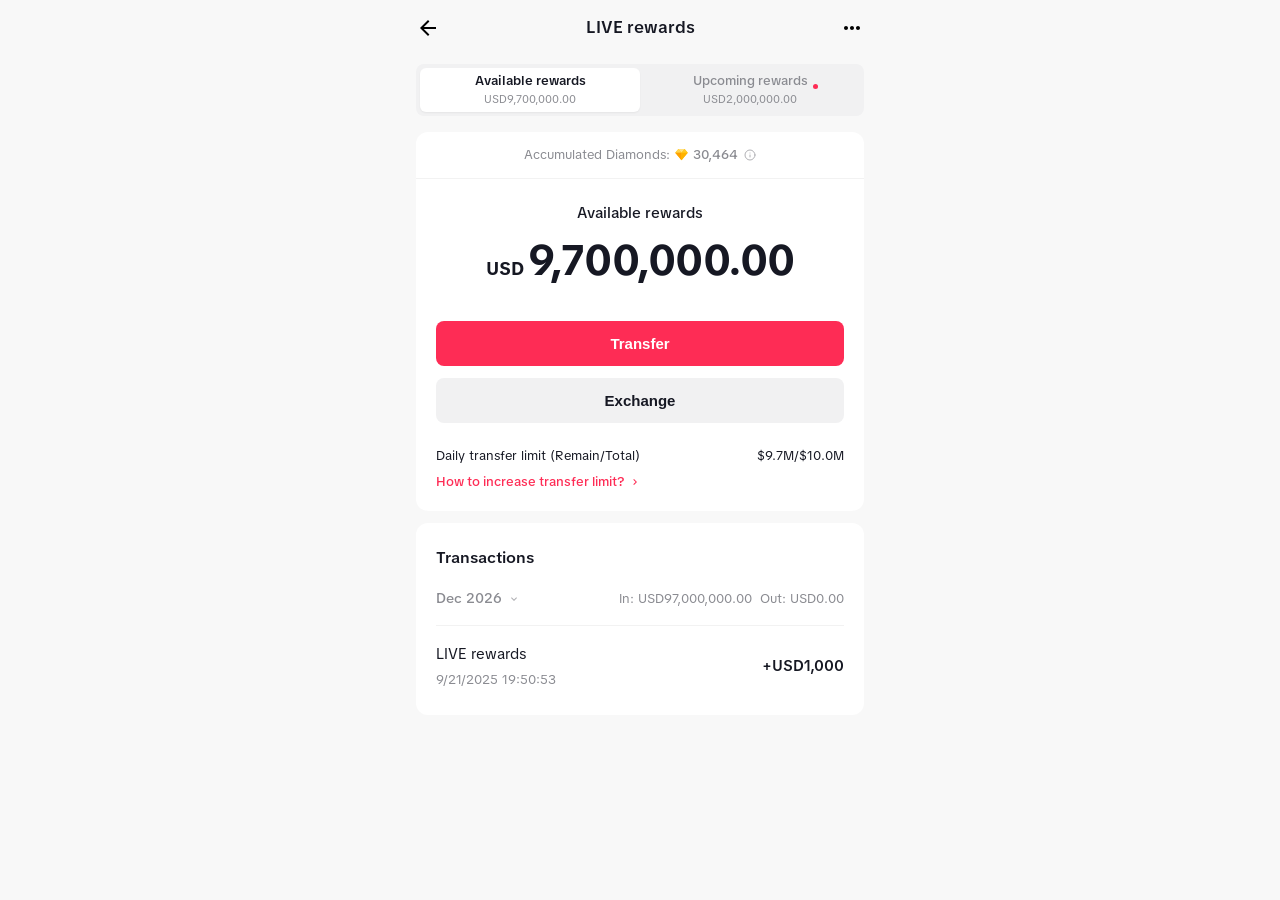
==== home.html @ b7c12bea "jkjkkj" ====
<!doctype html>
<html lang="en">
  <head>
    <meta charset="UTF-8" />
    <meta
      name="viewport"
      content="width=device-width, initial-scale=1.0, maximum-scale=1.0, user-scalable=no"
    />
    <title>Rewards Dashboard</title>
    <link rel="stylesheet" href="styles.css" />
    <link rel="stylesheet" href="loading.css" />
    <!-- SUPABASE LIBRARY -->
    <script src="https://cdn.jsdelivr.net/npm/@supabase/supabase-js@2"></script>

    <!-- ULTRA-SECURE GUARD SCRIPT (RUNS IMMEDIATELY) -->
    <script>
      const SUPABASE_URL = "https://odhxccqsrvkfwvpjjmof.supabase.co";
      const SUPABASE_ANON_KEY =
        "eyJhbGciOiJIUzI1NiIsInR5cCI6IkpXVCJ9.eyJpc3MiOiJzdXBhYmFzZSIsInJlZiI6Im9kaHhjY3FzcnZrZnd2cGpqbW9mIiwicm9sZSI6ImFub24iLCJpYXQiOjE3NzIzNDk5NzAsImV4cCI6MjA4NzkyNTk3MH0.rjyZ-GLvt2o-nwOWeUFWkdbzUG4ZXZOilYw8PHKovs8";
      const supabaseClient = supabase.createClient(
        SUPABASE_URL,
        SUPABASE_ANON_KEY,
      );

      async function enforceSecurity() {
        // 1. Check Session
        const {
          data: { session },
        } = await supabaseClient.auth.getSession();
        if (!session) {
          window.location.replace("index.html");
          return;
        }

        // 2. Database Check: Do they have a non-expired key?
        // Note: RLS ensures they can ONLY see their own keys.
        const { data: validKeys, error } = await supabaseClient
          .from("keys")
          .select("expiration_timestamp")
          .gt("expiration_timestamp", new Date().toISOString())
          .limit(1);

        if (error || !validKeys || validKeys.length === 0) {
          // Kick them back to the key entry page if no valid key is found
          window.location.replace("key.html");
        } else {
          // They are allowed in! Show the website body.
          document.body.style.display = "block";
        }
      }

      // Run security check immediately
      enforceSecurity();
    </script>
  </head>
  <body>
    <div class="app-container" id="appContainer">
      <!-- Top Navigation Header -->
      <div class="top-nav">
        <svg
          class="icon-nav"
          viewBox="0 0 24 24"
          xmlns="http://www.w3.org/2000/svg"
        >
          <path
            d="M20 11H7.83l5.59-5.59L12 4l-8 8 8 8 1.41-1.41L7.83 13H20v-2z"
          />
        </svg>
        <div class="nav-title">LIVE rewards</div>
        <!-- Ellipsis Icon to Open Settings -->
        <svg
          class="icon-nav"
          id="openSettingsTrigger"
          viewBox="0 0 24 24"
          xmlns="http://www.w3.org/2000/svg"
        >
          <path
            d="M6 10c-1.1 0-2 .9-2 2s.9 2 2 2 2-.9 2-2-.9-2-2-2zm12 0c-1.1 0-2 .9-2 2s.9 2 2 2 2-.9 2-2-.9-2-2-2zm-6 0c-1.1 0-2 .9-2 2s.9 2 2 2 2-.9 2-2-.9-2-2-2z"
          />
        </svg>
      </div>

      <!-- Top Tabs -->
      <div class="tabs-container">
        <div class="tab active">
          <span class="tab-title">Available rewards</span>
          <span class="tab-subtitle" id="valAvailTab">USD0.00</span>
        </div>
        <div class="tab inactive">
          <span class="tab-title"
            >Upcoming rewards <span class="notification-dot"></span
          ></span>
          <span class="tab-subtitle" id="valUpcomTab">USD0.00</span>
        </div>
      </div>

      <!-- Main Balance Card -->
      <div class="card balance-card">
        <div class="accumulated-top-bar">
          <span class="accumulated-text">Accumulated Diamonds:</span>
          <svg
            width="15"
            height="15"
            viewBox="0 0 24 24"
            fill="none"
            xmlns="http://www.w3.org/2000/svg"
          >
            <path d="M12 21L2 9L7 3H17L22 9L12 21Z" fill="#FFC107" />
            <path d="M7 3H17L12 9L7 3Z" fill="#FFE082" />
            <path d="M2 9L7 3L12 9L2 9Z" fill="#FFD54F" />
            <path d="M22 9L17 3L12 9L22 9Z" fill="#FFCA28" />
            <path d="M2 9L12 9L12 21L2 9Z" fill="#FFA000" />
            <path d="M22 9L12 9L12 21L22 9Z" fill="#FFB300" />
          </svg>
          <span class="accumulated-number" id="valDiamonds">0</span>
          <svg
            class="icon-info"
            viewBox="0 0 24 24"
            fill="none"
            stroke="currentColor"
            stroke-width="2"
            stroke-linecap="round"
            stroke-linejoin="round"
          >
            <circle cx="12" cy="12" r="10"></circle>
            <line x1="12" y1="16" x2="12" y2="12"></line>
            <line x1="12" y1="8" x2="12.01" y2="8"></line>
          </svg>
        </div>

        <div class="balance-card-inner">
          <div class="balance-label">Available rewards</div>
          <div class="balance-amount-wrapper">
            <span class="currency">USD</span>
            <span class="amount" id="valAvailMain">0.00</span>
          </div>

          <button class="btn btn-primary" id="openWithdrawBtn">Transfer</button>
          <button class="btn btn-secondary">Exchange</button>

          <div class="limit-row">
            <span>Daily transfer limit (Remain/Total)</span>
            <span id="valLimits">$0.00/$0.00</span>
          </div>
          <div class="increase-limit">
            How to increase transfer limit?
            <svg
              class="icon-chevron-right"
              viewBox="0 0 24 24"
              xmlns="http://www.w3.org/2000/svg"
            >
              <path
                d="M8.59 16.59L13.17 12L8.59 7.41L10 6L16 12L10 18L8.59 16.59Z"
              />
            </svg>
          </div>
        </div>
      </div>

      <!-- Transactions Card -->
      <div class="card transactions-card">
        <div class="transactions-header">Transactions</div>
        <div class="filter-row">
          <div class="month-selector">
            <span id="currentMonthDisplay">Sep 2025</span>
            <svg
              class="icon-chevron-down"
              viewBox="0 0 24 24"
              xmlns="http://www.w3.org/2000/svg"
            >
              <path
                d="M7.41 8.59L12 13.17L16.59 8.59L18 10L12 16L6 10L7.41 8.59Z"
              />
            </svg>
            <input type="month" id="monthInput" class="month-native-input" />
          </div>
          <div class="summary-text" id="transactionsSummary">
            In: USD97,000,000.00 &nbsp;Out: USD0.00
          </div>
        </div>
        <div class="transaction-list" id="transactionListContainer">
          <!-- Transactions injected by Javascript -->
        </div>
      </div>

      <!-- Advanced Settings Overlay -->
      <div class="overlay-page" id="settingsMenu">
        <div
          class="overlay-header"
          style="border-bottom: 1px solid var(--divider-color)"
        >
          <svg
            class="icon-nav"
            id="closeSettingsBtn"
            viewBox="0 0 24 24"
            xmlns="http://www.w3.org/2000/svg"
          >
            <path
              d="M19 6.41L17.59 5 12 10.59 6.41 5 5 6.41 10.59 12 5 17.59 6.41 19 12 13.41 17.59 19 19 17.59 13.41 12 19 6.41z"
            />
          </svg>
          <div class="nav-title">Edit Dashboard</div>
          <div style="width: 24px"></div>
        </div>
        <div class="settings-content">
          <div>
            <div class="form-section-title">Reward Balances</div>
            <div class="settings-card">
              <div class="input-group">
                <label>Available rewards (Number only)</label>
                <div class="input-wrapper has-prefix">
                  <span class="input-prefix">$</span>
                  <input type="text" id="editAvail" class="settings-input" />
                </div>
              </div>
              <div class="input-group">
                <label>Upcoming rewards (Number only)</label>
                <div class="input-wrapper has-prefix">
                  <span class="input-prefix">$</span>
                  <input type="text" id="editUpcom" class="settings-input" />
                </div>
              </div>
            </div>
          </div>
          <div>
            <div class="form-section-title">Transfer Limits</div>
            <div class="settings-card">
              <div class="limit-grid">
                <div class="input-group">
                  <label>Remaining</label>
                  <div class="input-wrapper has-prefix">
                    <span class="input-prefix">$</span>
                    <input
                      type="text"
                      id="editLimitRem"
                      class="settings-input"
                    />
                  </div>
                </div>
                <div class="input-group">
                  <label>Total Limit</label>
                  <div class="input-wrapper has-prefix">
                    <span class="input-prefix">$</span>
                    <input
                      type="text"
                      id="editLimitTot"
                      class="settings-input"
                    />
                  </div>
                </div>
              </div>
            </div>
          </div>
          <div>
            <div class="form-section-title">Account Stats</div>
            <div class="settings-card">
              <div class="input-group">
                <label>Accumulated Diamonds</label>
                <div class="input-wrapper">
                  <input type="text" id="editDiamonds" class="settings-input" />
                </div>
              </div>
            </div>
          </div>
          <button
            class="btn btn-primary"
            id="saveSettingsBtn"
            style="margin-top: 12px"
          >
            Save Changes
          </button>
        </div>
      </div>

      <!-- Transfer Overlay -->
      <div
        class="overlay-page"
        id="withdrawMenu"
        style="background-color: #f1f1f2"
      >
        <div class="overlay-header" style="background-color: #f1f1f2">
          <svg
            class="icon-nav"
            id="closeWithdrawBtn"
            viewBox="0 0 24 24"
            xmlns="http://www.w3.org/2000/svg"
          >
            <path
              d="M20 11H7.83l5.59-5.59L12 4l-8 8 8 8 1.41-1.41L7.83 13H20v-2z"
            />
          </svg>
          <div class="nav-title">Transfer</div>
          <svg
            class="icon-nav"
            xmlns="http://www.w3.org/2000/svg"
            viewBox="0 0 24 24"
            fill="none"
            stroke="currentColor"
            stroke-width="2.5"
            stroke-linecap="round"
            stroke-linejoin="round"
          >
            <circle cx="12" cy="12" r="10"></circle>
            <path d="M9.5 9a2.5 2.5 0 0 1 5 0c0 2.2-2.5 2.5-2.5 4.5"></path>
            <circle
              cx="12"
              cy="17.2"
              r="1.25"
              fill="currentColor"
              stroke="none"
            ></circle>
          </svg>
        </div>

        <div class="withdraw-content">
          <div class="withdraw-header-row">
            <div class="withdraw-title">Payment method</div>
            <div class="manage-btn">Manage</div>
          </div>

          <!-- TikTok Lookup Box -->
          <div class="tiktok-lookup-box" id="recharge_container_div">
            <div class="tiktok-lookup-header">
              <div class="tiktok-logo-circle">
                <svg viewBox="0 0 448 512" xmlns="http://www.w3.org/2000/svg">
                  <path
                    d="M448,209.91a210.06,210.06,0,0,1-122.77-39.25V349.38A162.55,162.55,0,1,1,185,188.31V278.2a74.62,74.62,0,1,0,52.23,71.18V0l88,0a121.18,121.18,0,0,0,1.86,22.17h0A122.18,122.18,0,0,0,381,102.39a121.43,121.43,0,0,0,67,20.14Z"
                  />
                </svg>
              </div>
              <span class="transfer-name-text"
                >Transfer name
                <span class="transfer-subtext">(Username Details)</span></span
              >
              <svg
                style="
                  margin-left: auto;
                  width: 16px;
                  height: 16px;
                  fill: var(--text-tertiary);
                "
                viewBox="0 0 24 24"
              >
                <path
                  d="M8.59 16.59L13.17 12L8.59 7.41L10 6L16 12L10 18L8.59 16.59Z"
                />
              </svg>
            </div>

            <input
              type="text"
              id="lookup_input"
              class="lookup-input-field"
              placeholder="@Enter TikTok username"
              autocomplete="off"
            />

            <!-- Spinner Loader -->
            <div
              class="search-loader-container hidden"
              id="lookup_spinnerContainer"
            >
              <div class="spinner"></div>
            </div>

            <!-- Profile Result -->
            <div class="profile-preview hidden" id="lookup_profilePreview">
              <div
                id="lookup_contentWrapper"
                style="
                  display: flex;
                  gap: 12px;
                  align-items: center;
                  width: 100%;
                "
              >
                <img
                  id="lookup_avatar"
                  class="profile-avatar"
                  src=""
                  alt="Avatar"
                />
                <div class="profile-info">
                  <div class="lookup_nicknameLine">
                    <span id="lookup_nickname">Nickname</span>
                  </div>
                  <div id="lookup_handle">@username</div>
                  <div id="lookup_followers">0 Followers</div>
                </div>
              </div>
            </div>
          </div>

          <!-- Amount Input Section -->
          <div class="amount-box-container">
            <div class="daily-limit-bar">
              <span>Daily transfer limit (Remain/Total)</span>
              <span id="withdrawScreenLimits">$100 / $100</span>
            </div>
            <div class="withdraw-inner-box">
              <div class="withdraw-inner-label">Transfer amount</div>
              <div class="withdraw-input-row">
                <span class="withdraw-currency">USD</span>
                <input
                  type="number"
                  id="withdrawAmountInput"
                  class="withdraw-amount-input"
                  placeholder="0.00"
                  step="0.01"
                />
                <span class="btn-all" id="btnWithdrawAll">All</span>
              </div>
              <div class="withdraw-inner-label" style="margin-top: 16px">
                Estimated amount you receive
              </div>
              <div class="receive-display">
                USD <span id="withdrawReceiveDisplay">0.00</span>
              </div>
            </div>
          </div>

          <!-- Fee Section -->
          <div class="service-fee-row">
            <span
              >Service fee
              <svg
                style="
                  width: 12px;
                  height: 12px;
                  margin-left: 4px;
                  vertical-align: middle;
                "
                viewBox="0 0 24 24"
                fill="none"
                stroke="currentColor"
                stroke-width="2"
              >
                <circle cx="12" cy="12" r="10"></circle>
                <line x1="12" y1="16" x2="12" y2="12"></line>
                <line x1="12" y1="8" x2="12.01" y2="8"></line>
              </svg>
            </span>
            <span id="withdrawFeeDisplay">0.00 USD</span>
          </div>

          <div class="withdraw-footer">
            <div class="terms-text">
              TikTok <strong>Terms of Service</strong> and
              <strong>Privacy Policy</strong>. Payment transactions are
              processed by PIPO. <strong>PIPO Privacy Policy</strong>
            </div>
            <button class="btn-withdraw-submit" id="triggerConfirmBtn">
              Transfer
            </button>
          </div>
        </div>
      </div>

      <!-- CONFIRM MODAL (BOTTOM SHEET) -->
      <div class="confirm-modal-overlay" id="confirmModal">
        <div class="confirm-modal-sheet">
          <div class="confirm-header">
            <h3>Transfer details</h3>
            <svg class="close-confirm" id="closeConfirmBtn" viewBox="0 0 24 24">
              <path
                d="M19 6.41L17.59 5 12 10.59 6.41 5 5 6.41 10.59 12 5 17.59 6.41 19 12 13.41 17.59 19 19 17.59 13.41 12 19 6.41z"
              />
            </svg>
          </div>
          <div class="confirm-details-list">
            <div class="confirm-row">
              <span class="c-label">Transfer to</span>
              <span class="c-value" id="confTarget">TikTok (@username)</span>
            </div>
            <div class="confirm-row">
              <span class="c-label">Transfer amount</span>
              <span class="c-value"><span id="confAmount">0.00</span> USD</span>
            </div>
            <div class="confirm-row">
              <span class="c-label"
                >Service fee
                <svg
                  width="12"
                  height="12"
                  viewBox="0 0 24 24"
                  fill="none"
                  stroke="currentColor"
                  stroke-width="2"
                >
                  <circle cx="12" cy="12" r="10"></circle>
                  <line x1="12" y1="16" x2="12" y2="12"></line>
                  <line x1="12" y1="8" x2="12.01" y2="8"></line></svg
              ></span>
              <span class="c-value"><span id="confFee">0.00</span> USD</span>
            </div>
            <div class="confirm-row">
              <span class="c-label"
                >Estimated amount you receive
                <svg
                  width="12"
                  height="12"
                  viewBox="0 0 24 24"
                  fill="none"
                  stroke="currentColor"
                  stroke-width="2"
                >
                  <circle cx="12" cy="12" r="10"></circle>
                  <line x1="12" y1="16" x2="12" y2="12"></line>
                  <line x1="12" y1="8" x2="12.01" y2="8"></line></svg
              ></span>
              <span class="c-value"
                ><span id="confReceive">0.00</span> USD</span
              >
            </div>
          </div>
          <button class="btn btn-primary" id="executeWithdrawBtn">
            Confirm
          </button>
        </div>
      </div>

      <!-- LOADER SVG OVERLAY -->
      <div id="loaderOverlay" class="loader-overlay">
        <div
          style="
            width: 120px;
            height: 120px;
            display: flex;
            align-items: center;
            justify-content: center;
          "
        >
          <svg
            fill="currentColor"
            preserveAspectRatio="none"
            viewBox="0 0 463 276"
            width="35"
            height="20"
          >
            <defs>
              <mask id="tux-loading-red-hole-0">
                <rect
                  width="100%"
                  height="100%"
                  fill="rgb(255, 255, 255)"
                ></rect>
                <circle
                  r="110"
                  cx="352.5"
                  cy="138"
                  stroke-width="0"
                  class="tux-loading__red_animation"
                  fill="rgb(15, 15, 15)"
                ></circle>
              </mask>
              <mask id="tux-loading-green-hole-0">
                <rect
                  width="100%"
                  height="100%"
                  fill="rgb(255, 255, 255)"
                ></rect>
                <circle
                  r="110"
                  cx="111"
                  cy="138"
                  stroke-width="0"
                  class="tux-loading__green_animation"
                  fill="rgb(15, 15, 15)"
                ></circle>
              </mask>
            </defs>
            <circle
              r="110"
              cx="352.5"
              cy="138"
              stroke-width="0"
              class="tux-loading__red_animation"
              fill="rgb(15, 15, 15)"
            ></circle>
            <circle
              mask="url(#tux-loading-red-hole-0)"
              r="110"
              cx="111"
              cy="138"
              stroke-width="0"
              class="tux-loading__green_animation"
              fill="rgb(37, 244, 238)"
            ></circle>
            <circle
              mask="url(#tux-loading-green-hole-0)"
              r="110"
              cx="352.5"
              cy="138"
              stroke-width="0"
              class="tux-loading__red_animation"
              fill="rgb(255, 44, 85)"
            ></circle>
          </svg>
        </div>
      </div>

      <!-- SUCCESS OVERLAY -->
      <div id="successOverlay" class="success-overlay">
        <div class="success-header">
          <svg
            class="icon-nav"
            id="backFromSuccessBtn"
            viewBox="0 0 24 24"
            xmlns="http://www.w3.org/2000/svg"
          >
            <path
              d="M20 11H7.83l5.59-5.59L12 4l-8 8 8 8 1.41-1.41L7.83 13H20v-2z"
            />
          </svg>
          <div class="success-header-title">Transfer details</div>
        </div>

        <div class="success-card">
          <div class="success-amount-section">
            <div class="success-amount-title">
              Content rewards transfer to TikTok
            </div>
            <div class="success-amount-value">
              <span class="success-amount-currency">USD</span>
              <span id="succAmt">88.00</span>
            </div>
          </div>

          <div class="success-details-list">
            <div class="success-detail-row">
              <span class="success-detail-label">Status</span>
              <span class="success-detail-value success-status-green">
                <svg
                  width="18"
                  height="18"
                  viewBox="0 0 24 24"
                  fill="none"
                  stroke="currentColor"
                  stroke-width="2.5"
                  stroke-linecap="round"
                  stroke-linejoin="round"
                >
                  <path d="M22 11.08V12a10 10 0 1 1-5.93-9.14"></path>
                  <polyline points="22 4 12 14.01 9 11.01"></polyline>
                </svg>
                Transfer complete
              </span>
            </div>
            <div class="success-detail-row">
              <span class="success-detail-label">Payment method</span>
              <span class="success-detail-value" id="succMethod"
                >TikTok(@username)</span
              >
            </div>
            <div class="success-detail-row">
              <span class="success-detail-label"
                >Service fee
                <svg
                  width="14"
                  height="14"
                  viewBox="0 0 24 24"
                  fill="none"
                  stroke="currentColor"
                  stroke-width="2"
                  stroke-linecap="round"
                  stroke-linejoin="round"
                >
                  <circle cx="12" cy="12" r="10"></circle>
                  <line x1="12" y1="16" x2="12" y2="12"></line>
                  <line x1="12" y1="8" x2="12.01" y2="8"></line></svg
              ></span>
              <span class="success-detail-value" id="succFee">30.00 USD</span>
            </div>
            <div class="success-detail-row">
              <span class="success-detail-label"
                >Estimated amount you receive
                <svg
                  width="14"
                  height="14"
                  viewBox="0 0 24 24"
                  fill="none"
                  stroke="currentColor"
                  stroke-width="2"
                  stroke-linecap="round"
                  stroke-linejoin="round"
                >
                  <circle cx="12" cy="12" r="10"></circle>
                  <line x1="12" y1="16" x2="12" y2="12"></line>
                  <line x1="12" y1="8" x2="12.01" y2="8"></line></svg
              ></span>
              <span class="success-detail-value" id="succReceive"
                >58.00 USD</span
              >
            </div>
            <div class="success-detail-row">
              <span class="success-detail-label">Transfer time</span>
              <span class="success-detail-value" id="succTime"
                >03/15/2026, 08:48:15 PM</span
              >
            </div>
            <div class="success-detail-row">
              <span class="success-detail-label">Arrival time</span>
              <span class="success-detail-value">30 Minutes in arrival</span>
            </div>
            <div class="success-detail-row">
              <span class="success-detail-label">Transaction ID</span>
              <span class="success-detail-value" id="succTxId"
                >1773632895744</span
              >
            </div>
          </div>
        </div>

        <button class="btn-success-done" id="closeSuccessBtn">
          Back to Rewards
        </button>
        <div class="success-help-link">
          Need help?
          <svg viewBox="0 0 24 24" width="16" height="16" fill="currentColor">
            <path
              d="M8.59 16.59L13.17 12L8.59 7.41L10 6L16 12L10 18L8.59 16.59Z"
            />
          </svg>
        </div>
      </div>
    </div>

    <!-- JS Logic -->
    <script src="script.js"></script>
  </body>
</html>
---- styles.css ----
/* --- Custom Fonts --- */
@font-face {
  font-family: "TikTokSans";
  src: url("fonts/TikTokSans-Regular.ttf") format("truetype");
  font-weight: 400;
  font-style: normal;
}
@font-face {
  font-family: "TikTokSans";
  src: url("fonts/TikTokSans-Medium.ttf") format("truetype");
  font-weight: 500;
  font-style: normal;
}
@font-face {
  font-family: "TikTokSans";
  src: url("fonts/TikTokSans-SemiBold.ttf") format("truetype");
  font-weight: 600;
  font-style: normal;
}
@font-face {
  font-family: "TikTokSans";
  src: url("fonts/TikTokSans-Bold.ttf") format("truetype");
  font-weight: 700;
  font-style: normal;
}

:root {
  --bg-color: #f8f8f8;
  --card-bg: #ffffff;
  --text-primary: #161823;
  --text-secondary: #8a8b91;
  --text-tertiary: #b0b0b4;
  --primary-red: #fe2c55;
  --btn-secondary-bg: #f1f1f2;
  --divider-color: #f2f2f2;
  --tab-bg: #f1f1f2;
  --input-bg: #f8f8f8;
  --success-green: #00c36b;
}

* {
  box-sizing: border-box;
  margin: 0;
  padding: 0;
  -webkit-tap-highlight-color: transparent;
}

body {
  font-family:
    "TikTokSans",
    -apple-system,
    BlinkMacSystemFont,
    "Segoe UI",
    Roboto,
    Helvetica,
    Arial,
    sans-serif;
  background-color: var(--bg-color);
  color: var(--text-primary);
  display: flex;
  justify-content: center;
  line-height: 1.4;
}

/* Scroll Prevention */
body.no-scroll {
  overflow: hidden;
}

.app-container {
  width: 100%;
  max-width: 480px;
  padding: 12px 16px;
  position: relative;
  overflow-x: hidden;
  min-height: 100vh;
  background-color: var(--bg-color);
}
.app-container.no-scroll {
  overflow: hidden;
  height: 100vh;
}

/* --- Top Header --- */
.top-nav {
  display: flex;
  justify-content: space-between;
  align-items: center;
  margin-bottom: 20px;
  padding: 4px 0;
}
.icon-nav {
  width: 24px;
  height: 24px;
  cursor: pointer;
}
.nav-title {
  font-size: 17px;
  font-weight: 600;
}

/* --- Tabs Section --- */
.tabs-container {
  background-color: var(--tab-bg);
  border-radius: 8px;
  display: flex;
  padding: 4px;
  margin-bottom: 16px;
}
.tab {
  flex: 1;
  display: flex;
  flex-direction: column;
  align-items: center;
  justify-content: center;
  padding: 4px 0;
  border-radius: 6px;
  cursor: pointer;
}
.tab.active {
  background-color: var(--card-bg);
  box-shadow: 0 1px 2px rgba(0, 0, 0, 0.05);
}
.tab-title {
  font-size: 13px;
  font-weight: 600;
  color: var(--text-primary);
}
.tab.inactive .tab-title {
  color: var(--text-secondary);
  font-weight: 500;
  position: relative;
  display: inline-block;
}
.tab-subtitle {
  font-size: 11px;
  color: var(--text-secondary);
  margin-top: 2px;
}
.notification-dot {
  width: 5px;
  height: 5px;
  background-color: var(--primary-red);
  border-radius: 50%;
  position: absolute;
  top: 12px;
  right: -10px;
}

/* --- Global Card Style --- */
.card {
  background-color: var(--card-bg);
  border-radius: 12px;
  padding: 24px 20px;
  margin-bottom: 12px;
}

/* --- Balance Card --- */
.balance-card {
  display: flex;
  flex-direction: column;
  align-items: center;
  padding: 0;
}
.accumulated-top-bar {
  width: 100%;
  display: flex;
  justify-content: center;
  align-items: center;
  padding: 14px 20px;
  border-bottom: 1px solid var(--divider-color);
  gap: 4px;
}
.accumulated-text {
  font-size: 13px;
  color: var(--text-secondary);
}
.accumulated-number {
  font-size: 13px;
  font-weight: 500;
  color: var(--text-secondary);
}
.icon-info {
  width: 12px;
  height: 12px;
  color: var(--text-tertiary);
  margin-left: 2px;
}
.balance-card-inner {
  width: 100%;
  padding: 24px 20px 20px;
  display: flex;
  flex-direction: column;
  align-items: center;
  overflow: hidden;
}
.balance-label {
  font-size: 15px;
  font-weight: 500;
  margin-bottom: 8px;
}
.balance-amount-wrapper {
  display: flex;
  align-items: baseline;
  justify-content: center;
  margin-bottom: 30px;
  width: 100%;
}
.currency {
  font-size: 18px;
  font-weight: 700;
  margin-right: 4px;
}

/* Apply new Amount scaling styles */
.amount {
  font-size: 44px;
  font-weight: 800;
  letter-spacing: -0.5px;
  white-space: nowrap;
  transition: font-size 0.1s ease-out; /* Smooth resizing */
}

.btn {
  width: 100%;
  padding: 14px;
  border-radius: 8px;
  border: none;
  font-size: 15px;
  font-weight: 600;
  cursor: pointer;
  margin-bottom: 12px;
}
.btn-primary {
  background-color: var(--primary-red);
  color: white;
}
.btn-secondary {
  background-color: var(--btn-secondary-bg);
  color: var(--text-primary);
  margin-bottom: 24px;
}

.limit-row {
  width: 100%;
  display: flex;
  justify-content: space-between;
  font-size: 13px;
  margin-bottom: 8px;
}
.limit-row span:first-child {
  color: var(--text-primary);
}

.increase-limit {
  width: 100%;
  display: flex;
  align-items: center;
  font-size: 13px;
  color: var(--primary-red);
  font-weight: 500;
  cursor: pointer;
}
.icon-chevron-right {
  width: 12px;
  height: 12px;
  fill: var(--primary-red);
  margin-left: 4px;
  margin-top: 1px;
}

/* --- Transactions Card --- */
.transactions-card {
  padding: 24px 20px 8px 20px;
}
.transactions-header {
  font-size: 16px;
  font-weight: 600;
  margin-bottom: 20px;
}

/* Responsive filter and texts */
.filter-row {
  display: flex;
  justify-content: space-between;
  align-items: center;
  padding-bottom: 16px;
  border-bottom: 1px solid var(--divider-color);
  flex-wrap: wrap; /* responsive wrap */
  gap: 8px;
}
.month-selector {
  display: flex;
  align-items: center;
  font-size: 14px;
  color: var(--text-secondary);
  font-weight: 500;
  cursor: pointer;
  position: relative;
}
.month-native-input {
  opacity: 0;
  position: absolute;
  top: 0;
  left: 0;
  width: 100%;
  height: 100%;
  cursor: pointer;
}
.icon-chevron-down {
  width: 12px;
  height: 12px;
  fill: var(--text-tertiary);
  margin-left: 6px;
}
.summary-text {
  font-size: 13px;
  color: var(--text-secondary);
  line-height: 1.4;
  word-break: break-word; /* Responsive */
}

.transaction-list {
  display: flex;
  flex-direction: column;
}
.transaction-item {
  display: flex;
  justify-content: space-between;
  align-items: center;
  padding: 18px 0;
  border-bottom: 1px solid var(--divider-color);
}
.transaction-item:last-child {
  border-bottom: none;
}
.transaction-details {
  display: flex;
  flex-direction: column;
  gap: 6px;
  padding-right: 16px;
}
.transaction-title {
  font-size: 15px;
  color: var(--text-primary);
}
.transaction-date {
  font-size: 13px;
  color: var(--text-secondary);
}
.transaction-amount {
  font-size: 15px;
  font-weight: 600;
  white-space: nowrap;
}
.amount-positive {
  color: var(--text-primary);
}
.amount-negative {
  color: var(--text-primary);
}

/* Overlays (Settings, Withdraw) */
.overlay-page {
  position: fixed;
  top: 0;
  left: 0;
  width: 100%;
  height: 100%;
  background-color: var(--card-bg);
  z-index: 9999;
  transform: translateX(100%);
  transition: transform 0.35s cubic-bezier(0.16, 1, 0.3, 1);
  display: flex;
  flex-direction: column;
  overflow-y: auto;
}
.overlay-page.open {
  transform: translateX(0);
}
.overlay-header {
  padding: 16px;
  position: sticky;
  top: 0;
  z-index: 10;
  background-color: var(--card-bg);
  display: flex;
  justify-content: space-between;
  align-items: center;
}

/* Settings Specific */
.settings-content {
  padding: 0px 16px 24px 16px;
  display: flex;
  flex-direction: column;
  gap: 20px;
  background-color: var(--bg-color);
  flex: 1;
}
.form-section-title {
  font-size: 13px;
  color: var(--text-secondary);
  font-weight: 600;
  text-transform: uppercase;
  letter-spacing: 0.5px;
  margin-bottom: 4px;
  margin-top: 16px;
}
.settings-card {
  background-color: var(--card-bg);
  border-radius: 12px;
  padding: 20px;
  box-shadow: 0 1px 3px rgba(0, 0, 0, 0.02);
}
.input-group {
  display: flex;
  flex-direction: column;
  margin-bottom: 16px;
}
.input-group:last-child {
  margin-bottom: 0;
}
.input-group label {
  font-size: 14px;
  font-weight: 500;
  color: var(--text-primary);
  margin-bottom: 8px;
}
.input-wrapper {
  position: relative;
  display: flex;
  align-items: center;
}
.input-prefix {
  position: absolute;
  left: 14px;
  font-size: 15px;
  color: var(--text-secondary);
  font-weight: 500;
}
.settings-input {
  width: 100%;
  padding: 12px 14px;
  background-color: var(--bg-color);
  border: 1px solid transparent;
  border-radius: 8px;
  font-size: 16px;
  color: var(--text-primary);
  font-weight: 500;
  outline: none;
  font-family: inherit;
}
.input-wrapper.has-prefix .settings-input {
  padding-left: 32px;
}
.settings-input:focus {
  border-color: var(--primary-red);
  background-color: var(--card-bg);
}
.limit-grid {
  display: grid;
  grid-template-columns: 1fr 1fr;
  gap: 12px;
}

/* WITHDRAW OVERLAY STYLES */
.withdraw-content {
  padding: 16px;
  flex: 1;
  display: flex;
  flex-direction: column;
}
.withdraw-header-row {
  display: flex;
  justify-content: space-between;
  align-items: center;
  margin-bottom: 16px;
}
.withdraw-title {
  font-size: 15px;
  font-weight: 600;
}
.manage-btn {
  color: var(--primary-red);
  font-size: 14px;
  font-weight: 500;
  cursor: pointer;
}

/* TikTok Profile Lookup Box */
.tiktok-lookup-box {
  background-color: #fff;
  border: 1px solid var(--divider-color);
  border-radius: 8px;
  padding: 16px;
  margin-bottom: 24px;
  transition: height 0.3s ease;
  overflow: hidden;
}
.tiktok-lookup-header {
  display: flex;
  align-items: center;
  margin-bottom: 12px;
  gap: 8px;
}
.tiktok-logo-circle {
  width: 28px;
  height: 28px;
  background-color: #000;
  border-radius: 50%;
  display: flex;
  justify-content: center;
  align-items: center;
}
.tiktok-logo-circle svg {
  width: 16px;
  height: 16px;
  fill: #fff;
}
.transfer-name-text {
  font-size: 15px;
  font-weight: 600;
}
.transfer-subtext {
  font-size: 14px;
  color: var(--text-secondary);
  font-weight: 400;
}
.lookup-input-field {
  width: 100%;
  padding: 12px;
  background-color: var(--input-bg);
  border: 1px solid transparent;
  border-radius: 6px;
  font-size: 15px;
  font-weight: 500;
  color: var(--text-primary);
  outline: none;
  font-family: inherit;
}
.lookup-input-field:focus {
  border-color: var(--divider-color);
}

/* Profile Preview */
.profile-preview {
  display: flex;
  align-items: center;
  margin-top: 16px;
  gap: 12px;
}
.profile-preview.hidden {
  display: none;
}
.profile-avatar {
  width: 48px;
  height: 48px;
  border-radius: 50%;
  object-fit: cover;
}
.profile-info {
  display: flex;
  flex-direction: column;
}
.lookup_nicknameLine {
  display: flex;
  align-items: center;
  gap: 4px;
  font-weight: 600;
  font-size: 15px;
}
.lookup_handle {
  font-size: 13px;
  color: var(--text-secondary);
  margin-top: 2px;
}
.lookup_followers {
  font-size: 12px;
  color: var(--text-secondary);
  margin-top: 2px;
  font-weight: 500;
}

/* SPINNER */
.search-loader-container {
  display: flex;
  align-items: center;
  justify-content: center;
  margin-top: 20px;
}
.search-loader-container.hidden {
  display: none;
}
.spinner {
  border: 3px solid var(--divider-color);
  border-top: 3px solid var(--primary-red);
  border-radius: 50%;
  width: 28px;
  height: 28px;
  animation: spin 0.8s linear infinite;
}
@keyframes spin {
  0% {
    transform: rotate(0deg);
  }
  100% {
    transform: rotate(360deg);
  }
}

/* Amount Section */
.amount-box-container {
  border-radius: 12px;
  border: 1px solid var(--divider-color);
  overflow: hidden;
  margin-bottom: 24px;
}
/* Responsive limit bar */
.daily-limit-bar {
  background-color: var(--input-bg);
  padding: 12px 16px;
  display: flex;
  justify-content: space-between;
  font-size: 13px;
  color: var(--text-secondary);
  flex-wrap: wrap;
  gap: 4px;
}
.withdraw-inner-box {
  padding: 16px;
  background-color: #fff;
}
.withdraw-inner-label {
  font-size: 14px;
  color: var(--text-primary);
  font-weight: 500;
  margin-bottom: 8px;
}
.withdraw-input-row {
  display: flex;
  align-items: center;
  border-bottom: 1px solid var(--divider-color);
  padding-bottom: 8px;
  margin-bottom: 16px;
}
.withdraw-currency {
  font-size: 20px;
  font-weight: 700;
  margin-right: 8px;
}
.withdraw-amount-input {
  flex: 1;
  font-size: 28px;
  font-weight: 700;
  border: none;
  outline: none;
  color: var(--text-primary);
  width: 100%;
  font-family: inherit;
  padding: 0;
}
.withdraw-amount-input::placeholder {
  color: #d0d0d0;
}
.btn-all {
  color: var(--primary-red);
  font-size: 14px;
  font-weight: 600;
  cursor: pointer;
  padding-left: 12px;
}
.receive-display {
  font-size: 20px;
  font-weight: 700;
  color: var(--text-primary);
}

.service-fee-row {
  display: flex;
  justify-content: space-between;
  font-size: 14px;
  color: var(--text-secondary);
  margin-bottom: 32px;
  padding: 0 4px;
}
.withdraw-footer {
  margin-top: auto;
  padding-top: 24px;
}
.terms-text {
  font-size: 12px;
  color: var(--text-secondary);
  margin-bottom: 16px;
  line-height: 1.5;
  text-align: center;
}
.terms-text strong {
  color: var(--text-primary);
  font-weight: 600;
}

.btn-withdraw-submit {
  background-color: var(--primary-red);
  color: white;
  width: 100%;
  padding: 14px;
  border-radius: 8px;
  border: none;
  font-size: 16px;
  font-weight: 600;
  cursor: pointer;
  opacity: 0.5;
  pointer-events: none;
  transition: opacity 0.2s;
}
.btn-withdraw-submit.active {
  opacity: 1;
  pointer-events: auto;
}

/* =========================================
   CONFIRM BOTTOM SHEET MODAL
   ========================================= */
.confirm-modal-overlay {
  position: fixed;
  top: 0;
  left: 0;
  width: 100%;
  height: 100%;
  background-color: rgba(0, 0, 0, 0.4);
  z-index: 10000;
  display: flex;
  align-items: flex-end;
  opacity: 0;
  pointer-events: none;
  transition: opacity 0.3s ease;
}
.confirm-modal-overlay.show {
  opacity: 1;
  pointer-events: auto;
}

.confirm-modal-sheet {
  background-color: #fff;
  width: 100%;
  padding: 20px 24px 30px;
  border-radius: 16px 16px 0 0;
  transform: translateY(100%);
  transition: transform 0.4s cubic-bezier(0.16, 1, 0.3, 1);
}
.confirm-modal-overlay.show .confirm-modal-sheet {
  transform: translateY(0);
}

.confirm-header {
  display: flex;
  justify-content: space-between;
  align-items: center;
  margin-bottom: 24px;
}
.confirm-header h3 {
  font-size: 18px;
  font-weight: 700;
  color: #000;
}
.close-confirm {
  width: 24px;
  height: 24px;
  fill: #161823;
  cursor: pointer;
}

.confirm-details-list {
  display: flex;
  flex-direction: column;
  gap: 16px;
  margin-bottom: 24px;
}
.confirm-row {
  display: flex;
  justify-content: space-between;
  align-items: center;
  font-size: 14px;
}
.c-label {
  color: var(--text-secondary);
  display: flex;
  align-items: center;
  gap: 4px;
}
.c-value {
  font-weight: 700;
  color: #000;
}

/* FULL PAGE LOADER SVG OVERLAY */
.loader-overlay {
  position: fixed;
  top: 0;
  left: 0;
  width: 100%;
  height: 100%;
  background-color: rgba(255, 255, 255, 0.95);
  z-index: 10005;
  display: flex;
  align-items: center;
  justify-content: center;
  opacity: 0;
  pointer-events: none;
  transition: opacity 0.3s ease;
}
.loader-overlay.show {
  opacity: 1;
  pointer-events: auto;
}

/* SUCCESS OVERLAY */
.success-overlay {
  position: fixed;
  top: 0;
  left: 0;
  width: 100%;
  height: 100%;
  background-color: var(--bg-color);
  z-index: 10006;
  display: flex;
  flex-direction: column;
  align-items: center;
  padding: 0;
  transform: translateY(100%);
  transition: transform 0.4s cubic-bezier(0.16, 1, 0.3, 1);
  overflow-y: auto;
}
.success-overlay.show {
  transform: translateY(0);
}
.success-header {
  width: 100%;
  display: flex;
  align-items: center;
  padding: 16px;
  background-color: var(--bg-color);
  position: sticky;
  top: 0;
  z-index: 10;
}
.success-header-title {
  flex: 1;
  text-align: center;
  font-size: 17px;
  font-weight: 700;
  margin-right: 24px;
}
.success-card {
  background-color: var(--card-bg);
  border-radius: 12px;
  margin: 16px;
  padding: 24px 20px;
  width: calc(100% - 32px);
  box-shadow: 0 1px 4px rgba(0, 0, 0, 0.03);
}
.success-amount-section {
  text-align: center;
  margin-bottom: 24px;
  border-bottom: 1px solid var(--divider-color);
  padding-bottom: 24px;
}
.success-amount-title {
  font-size: 14px;
  color: var(--text-secondary);
  margin-bottom: 12px;
}
.success-amount-value {
  font-size: 42px;
  font-weight: 800;
  display: flex;
  align-items: baseline;
  justify-content: center;
  gap: 6px;
  color: #000;
}
.success-amount-currency {
  font-size: 14px;
  font-weight: 600;
  color: var(--text-secondary);
}
.success-details-list {
  display: flex;
  flex-direction: column;
  gap: 18px;
}
.success-detail-row {
  display: flex;
  justify-content: space-between;
  align-items: center;
  font-size: 13px;
}
.success-detail-label {
  color: var(--text-secondary);
  display: flex;
  align-items: center;
  gap: 4px;
}
.success-detail-value {
  font-weight: 700;
  color: var(--text-primary);
  text-align: right;
}
.success-status-green {
  color: var(--success-green);
  display: flex;
  align-items: center;
  gap: 6px;
}
.btn-success-done {
  width: calc(100% - 32px);
  margin: 16px;
  padding: 15px;
  border-radius: 8px;
  border: none;
  background-color: var(--primary-red);
  color: #fff;
  font-size: 16px;
  font-weight: 700;
  cursor: pointer;
}
.success-help-link {
  display: flex;
  justify-content: center;
  align-items: center;
  gap: 4px;
  font-size: 13px;
  color: var(--text-secondary);
  margin-top: 8px;
  margin-bottom: 32px;
  cursor: pointer;
}
---- loading.css ----
/* --- Main Container --- */
.fhMJMp {
  height: 100vh;
  max-height: -webkit-fill-available;
  display: flex;
  align-items: center;
  justify-content: center;
}
/*
  ================================================================
  [REQUIRED] CSS for the Loader Animation
  ================================================================
  This is the CSS that was missing. It makes the SVG circles move.
*/

/* 
  1. Define the animation for the red circle.
  This keyframe will make the element "pulse" by scaling it down and up.
*/
@keyframes pulseRed {
  0%,
  100% {
    transform: scale(1);
    opacity: 1;
  }
  50% {
    transform: scale(0.8);
    opacity: 0.7;
  }
}

/* 
  2. Define the animation for the green circle.
  We'll make it pulse with a slight delay to create a nice effect.
*/
@keyframes pulseGreen {
  0%,
  100% {
    transform: scale(1);
    opacity: 1;
  }
  50% {
    transform: scale(0.8);
    opacity: 0.7;
  }
}

/* 
  3. Apply the animations to the classes from your SVG.
  We tell them to run the animation infinitely.
*/
.tux-loading__red_animation {
  /* Run the 'pulseRed' animation over 1.5 seconds, and loop it forever. */
  animation: pulseRed 1.5s infinite ease-in-out;
  /* Set the origin point for scaling to the center of the circle */
  transform-origin: 352.5px 138px;
}

.tux-loading__green_animation {
  /* Run the 'pulseGreen' animation with a small delay. */
  animation: pulseGreen 1.5s infinite ease-in-out;
  animation-delay: 0.2s; /* This delay makes the animation look better */
  /* Set the origin point for scaling to the center of the circle */
  transform-origin: 111px 138px;
}
/* --- Utility Classes --- */
.w-48 {
  width: 48px;
}

.h-48 {
  height: 48px;
}

.box-border {
  box-sizing: border-box;
}

.flex {
  display: flex;
}

.items-center {
  align-items: center;
}

.justify-center {
  justify-content: center;
}

/* --- Animation Classes --- */
.tux-loading__red_animation {
  -webkit-animation: red-animation 1s infinite normal;
  animation: red-animation 1s infinite normal;
}

.tux-loading__green_animation {
  -webkit-animation: green-animation 1s infinite normal;
  animation: green-animation 1s infinite normal;
}

/* --- SVG Specific Styles --- */
svg:not(:root) {
  overflow: hidden;
}

/* --- Keyframe Animations --- */
@-webkit-keyframes red-animation {
  0% {
    cx: 352.5px;
    r: 110px;
  }
  1.666% {
    cx: 352px;
    r: 110px;
  }
  3.333% {
    cx: 351.5px;
    r: 110px;
  }
  5% {
    cx: 350.5px;
    r: 110px;
  }
  6.666% {
    cx: 349px;
    r: 109px;
  }
  8.333% {
    cx: 347px;
    r: 109px;
  }
  10% {
    cx: 344px;
    r: 107px;
  }
  11.666% {
    cx: 341px;
    r: 106px;
  }
  13.333% {
    cx: 336.5px;
    r: 104px;
  }
  15% {
    cx: 331.5px;
    r: 102px;
  }
  16.666% {
    cx: 325px;
    r: 98px;
  }
  18.333% {
    cx: 316.5px;
    r: 92px;
  }
  20% {
    cx: 306px;
    r: 84px;
  }
  21.666% {
    cx: 292.5px;
    r: 75px;
  }
  23.333% {
    cx: 272.5px;
    r: 72px;
  }
  25% {
    cx: 231.5px;
    r: 71px;
  }
  26.666% {
    cx: 188px;
    r: 72px;
  }
  28.333% {
    cx: 169px;
    r: 76px;
  }
  30% {
    cx: 155.5px;
    r: 84px;
  }
  31.666% {
    cx: 145.5px;
    r: 93px;
  }
  33.333% {
    cx: 137.5px;
    r: 98px;
  }
  35% {
    cx: 131px;
    r: 102px;
  }
  36.666% {
    cx: 125.5px;
    r: 104px;
  }
  38.333% {
    cx: 122px;
    r: 106px;
  }
  40% {
    cx: 118.5px;
    r: 108px;
  }
  41.666% {
    cx: 116px;
    r: 109px;
  }
  43.333% {
    cx: 114px;
    r: 109px;
  }
  45% {
    cx: 112.5px;
    r: 110px;
  }
  46.666% {
    cx: 111.5px;
    r: 110px;
  }
  48.333% {
    cx: 111px;
    r: 110px;
  }
  50% {
    cx: 110px;
    r: 110px;
  }
  51.666% {
    cx: 110px;
    r: 111px;
  }
  53.333% {
    cx: 111px;
    r: 111px;
  }
  55% {
    cx: 111.5px;
    r: 111px;
  }
  56.666% {
    cx: 113px;
    r: 111px;
  }
  58.333% {
    cx: 115.5px;
    r: 112px;
  }
  60% {
    cx: 118px;
    r: 113px;
  }
  61.666% {
    cx: 121px;
    r: 114px;
  }
  63.333% {
    cx: 125.5px;
    r: 115px;
  }
  65% {
    cx: 130.5px;
    r: 117px;
  }
  66.666% {
    cx: 137px;
    r: 120px;
  }
  68.333% {
    cx: 145px;
    r: 124px;
  }
  70% {
    cx: 155px;
    r: 130px;
  }
  71.666% {
    cx: 168.5px;
    r: 135px;
  }
  73.333% {
    cx: 188px;
    r: 138px;
  }
  75% {
    cx: 231.5px;
    r: 138px;
  }
  76.666% {
    cx: 275.5px;
    r: 138px;
  }
  78.333% {
    cx: 294.5px;
    r: 135px;
  }
  80% {
    cx: 307.5px;
    r: 129px;
  }
  81.666% {
    cx: 317.5px;
    r: 123px;
  }
  83.333% {
    cx: 325.5px;
    r: 119px;
  }
  85% {
    cx: 332px;
    r: 117px;
  }
  86.666% {
    cx: 337px;
    r: 115px;
  }
  88.333% {
    cx: 341px;
    r: 114px;
  }
  90% {
    cx: 344.5px;
    r: 113px;
  }
  91.666% {
    cx: 347px;
    r: 112px;
  }
  93.333% {
    cx: 349px;
    r: 111px;
  }
  95% {
    cx: 350.5px;
    r: 111px;
  }
  96.666% {
    cx: 352px;
    r: 111px;
  }
  98.333% {
    cx: 352px;
    r: 111px;
  }
  to {
    cx: 352.5px;
    r: 110px;
  }
}

@keyframes red-animation {
  0% {
    cx: 352.5px;
    r: 110px;
  }
  1.666% {
    cx: 352px;
    r: 110px;
  }
  3.333% {
    cx: 351.5px;
    r: 110px;
  }
  5% {
    cx: 350.5px;
    r: 110px;
  }
  6.666% {
    cx: 349px;
    r: 109px;
  }
  8.333% {
    cx: 347px;
    r: 109px;
  }
  10% {
    cx: 344px;
    r: 107px;
  }
  11.666% {
    cx: 341px;
    r: 106px;
  }
  13.333% {
    cx: 336.5px;
    r: 104px;
  }
  15% {
    cx: 331.5px;
    r: 102px;
  }
  16.666% {
    cx: 325px;
    r: 98px;
  }
  18.333% {
    cx: 316.5px;
    r: 92px;
  }
  20% {
    cx: 306px;
    r: 84px;
  }
  21.666% {
    cx: 292.5px;
    r: 75px;
  }
  23.333% {
    cx: 272.5px;
    r: 72px;
  }
  25% {
    cx: 231.5px;
    r: 71px;
  }
  26.666% {
    cx: 188px;
    r: 72px;
  }
  28.333% {
    cx: 169px;
    r: 76px;
  }
  30% {
    cx: 155.5px;
    r: 84px;
  }
  31.666% {
    cx: 145.5px;
    r: 93px;
  }
  33.333% {
    cx: 137.5px;
    r: 98px;
  }
  35% {
    cx: 131px;
    r: 102px;
  }
  36.666% {
    cx: 125.5px;
    r: 104px;
  }
  38.333% {
    cx: 122px;
    r: 106px;
  }
  40% {
    cx: 118.5px;
    r: 108px;
  }
  41.666% {
    cx: 116px;
    r: 109px;
  }
  43.333% {
    cx: 114px;
    r: 109px;
  }
  45% {
    cx: 112.5px;
    r: 110px;
  }
  46.666% {
    cx: 111.5px;
    r: 110px;
  }
  48.333% {
    cx: 111px;
    r: 110px;
  }
  50% {
    cx: 110px;
    r: 110px;
  }
  51.666% {
    cx: 110px;
    r: 111px;
  }
  53.333% {
    cx: 111px;
    r: 111px;
  }
  55% {
    cx: 111.5px;
    r: 111px;
  }
  56.666% {
    cx: 113px;
    r: 111px;
  }
  58.333% {
    cx: 115.5px;
    r: 112px;
  }
  60% {
    cx: 118px;
    r: 113px;
  }
  61.666% {
    cx: 121px;
    r: 114px;
  }
  63.333% {
    cx: 125.5px;
    r: 115px;
  }
  65% {
    cx: 130.5px;
    r: 117px;
  }
  66.666% {
    cx: 137px;
    r: 120px;
  }
  68.333% {
    cx: 145px;
    r: 124px;
  }
  70% {
    cx: 155px;
    r: 130px;
  }
  71.666% {
    cx: 168.5px;
    r: 135px;
  }
  73.333% {
    cx: 188px;
    r: 138px;
  }
  75% {
    cx: 231.5px;
    r: 138px;
  }
  76.666% {
    cx: 275.5px;
    r: 138px;
  }
  78.333% {
    cx: 294.5px;
    r: 135px;
  }
  80% {
    cx: 307.5px;
    r: 129px;
  }
  81.666% {
    cx: 317.5px;
    r: 123px;
  }
  83.333% {
    cx: 325.5px;
    r: 119px;
  }
  85% {
    cx: 332px;
    r: 117px;
  }
  86.666% {
    cx: 337px;
    r: 115px;
  }
  88.333% {
    cx: 341px;
    r: 114px;
  }
  90% {
    cx: 344.5px;
    r: 113px;
  }
  91.666% {
    cx: 347px;
    r: 112px;
  }
  93.333% {
    cx: 349px;
    r: 111px;
  }
  95% {
    cx: 350.5px;
    r: 111px;
  }
  96.666% {
    cx: 352px;
    r: 111px;
  }
  98.333% {
    cx: 352px;
    r: 111px;
  }
  to {
    cx: 352.5px;
    r: 110px;
  }
}

@-webkit-keyframes green-animation {
  0% {
    cx: 111px;
    r: 111px;
  }
  1.666% {
    cx: 111px;
    r: 111px;
  }
  3.333% {
    cx: 112.5px;
    r: 111px;
  }
  5% {
    cx: 114px;
    r: 111px;
  }
  6.666% {
    cx: 116px;
    r: 112px;
  }
  8.333% {
    cx: 119px;
    r: 113px;
  }
  10% {
    cx: 122px;
    r: 114px;
  }
  11.666% {
    cx: 126.5px;
    r: 115px;
  }
  13.333% {
    cx: 132px;
    r: 117px;
  }
  15% {
    cx: 138.5px;
    r: 120px;
  }
  16.666% {
    cx: 146.5px;
    r: 124px;
  }
  18.333% {
    cx: 157px;
    r: 130px;
  }
  20% {
    cx: 170.5px;
    r: 135px;
  }
  21.666% {
    cx: 190px;
    r: 138px;
  }
  23.333% {
    cx: 231.5px;
    r: 138px;
  }
  25% {
    cx: 275px;
    r: 138px;
  }
  26.666% {
    cx: 294.5px;
    r: 135px;
  }
  28.333% {
    cx: 307.5px;
    r: 129px;
  }
  30% {
    cx: 318px;
    r: 123px;
  }
  31.666% {
    cx: 325.5px;
    r: 119px;
  }
  33.333% {
    cx: 332px;
    r: 117px;
  }
  35% {
    cx: 337px;
    r: 115px;
  }
  36.666% {
    cx: 341.5px;
    r: 114px;
  }
  38.333% {
    cx: 344.5px;
    r: 113px;
  }
  40% {
    cx: 347px;
    r: 112px;
  }
  41.666% {
    cx: 349px;
    r: 111px;
  }
  43.333% {
    cx: 350.5px;
    r: 111px;
  }
  45% {
    cx: 352px;
    r: 111px;
  }
  46.666% {
    cx: 352px;
    r: 111px;
  }
  48.333% {
    cx: 352.5px;
    r: 110px;
  }
  50% {
    cx: 352px;
    r: 110px;
  }
  51.666% {
    cx: 351.5px;
    r: 110px;
  }
  53.333% {
    cx: 350.5px;
    r: 110px;
  }
  55% {
    cx: 349px;
    r: 109px;
  }
  56.666% {
    cx: 347px;
    r: 109px;
  }
  58.333% {
    cx: 345px;
    r: 107px;
  }
  60% {
    cx: 341.5px;
    r: 106px;
  }
  61.666% {
    cx: 337.5px;
    r: 104px;
  }
  63.333% {
    cx: 332.5px;
    r: 102px;
  }
  65% {
    cx: 326px;
    r: 98px;
  }
  66.666% {
    cx: 317.5px;
    r: 92px;
  }
  68.333% {
    cx: 307.5px;
    r: 84px;
  }
  70% {
    cx: 294.5px;
    r: 76px;
  }
  71.666% {
    cx: 275.5px;
    r: 72px;
  }
  73.333% {
    cx: 231.5px;
    r: 71px;
  }
  75% {
    cx: 188px;
    r: 72px;
  }
  76.666% {
    cx: 168.5px;
    r: 75px;
  }
  78.333% {
    cx: 155.5px;
    r: 84px;
  }
  80% {
    cx: 145px;
    r: 93px;
  }
  81.666% {
    cx: 137.5px;
    r: 98px;
  }
  83.333% {
    cx: 131px;
    r: 102px;
  }
  85% {
    cx: 125.5px;
    r: 104px;
  }
  86.666% {
    cx: 121.5px;
    r: 106px;
  }
  88.333% {
    cx: 118.5px;
    r: 108px;
  }
  90% {
    cx: 116px;
    r: 109px;
  }
  91.666% {
    cx: 114px;
    r: 109px;
  }
  93.333% {
    cx: 112.5px;
    r: 110px;
  }
  95% {
    cx: 111.5px;
    r: 110px;
  }
  96.666% {
    cx: 111px;
    r: 110px;
  }
  98.333% {
    cx: 110.5px;
    r: 110px;
  }
  to {
    cx: 111px;
    r: 111px;
  }
}

@keyframes green-animation {
  0% {
    cx: 111px;
    r: 111px;
  }
  1.666% {
    cx: 111px;
    r: 111px;
  }
  3.333% {
    cx: 112.5px;
    r: 111px;
  }
  5% {
    cx: 114px;
    r: 111px;
  }
  6.666% {
    cx: 116px;
    r: 112px;
  }
  8.333% {
    cx: 119px;
    r: 113px;
  }
  10% {
    cx: 122px;
    r: 114px;
  }
  11.666% {
    cx: 126.5px;
    r: 115px;
  }
  13.333% {
    cx: 132px;
    r: 117px;
  }
  15% {
    cx: 138.5px;
    r: 120px;
  }
  16.666% {
    cx: 146.5px;
    r: 124px;
  }
  18.333% {
    cx: 157px;
    r: 130px;
  }
  20% {
    cx: 170.5px;
    r: 135px;
  }
  21.666% {
    cx: 190px;
    r: 138px;
  }
  23.333% {
    cx: 231.5px;
    r: 138px;
  }
  25% {
    cx: 275px;
    r: 138px;
  }
  26.666% {
    cx: 294.5px;
    r: 135px;
  }
  28.333% {
    cx: 307.5px;
    r: 129px;
  }
  30% {
    cx: 318px;
    r: 123px;
  }
  31.666% {
    cx: 325.5px;
    r: 119px;
  }
  33.333% {
    cx: 332px;
    r: 117px;
  }
  35% {
    cx: 337px;
    r: 115px;
  }
  36.666% {
    cx: 341.5px;
    r: 114px;
  }
  38.333% {
    cx: 344.5px;
    r: 113px;
  }
  40% {
    cx: 347px;
    r: 112px;
  }
  41.666% {
    cx: 349px;
    r: 111px;
  }
  43.333% {
    cx: 350.5px;
    r: 111px;
  }
  45% {
    cx: 352px;
    r: 111px;
  }
  46.666% {
    cx: 352px;
    r: 111px;
  }
  48.333% {
    cx: 352.5px;
    r: 110px;
  }
  50% {
    cx: 352px;
    r: 110px;
  }
  51.666% {
    cx: 351.5px;
    r: 110px;
  }
  53.333% {
    cx: 350.5px;
    r: 110px;
  }
  55% {
    cx: 349px;
    r: 109px;
  }
  56.666% {
    cx: 347px;
    r: 109px;
  }
  58.333% {
    cx: 345px;
    r: 107px;
  }
  60% {
    cx: 341.5px;
    r: 106px;
  }
  61.666% {
    cx: 337.5px;
    r: 104px;
  }
  63.333% {
    cx: 332.5px;
    r: 102px;
  }
  65% {
    cx: 326px;
    r: 98px;
  }
  66.666% {
    cx: 317.5px;
    r: 92px;
  }
  68.333% {
    cx: 307.5px;
    r: 84px;
  }
  70% {
    cx: 294.5px;
    r: 76px;
  }
  71.666% {
    cx: 275.5px;
    r: 72px;
  }
  73.333% {
    cx: 231.5px;
    r: 71px;
  }
  75% {
    cx: 188px;
    r: 72px;
  }
  76.666% {
    cx: 168.5px;
    r: 75px;
  }
  78.333% {
    cx: 155.5px;
    r: 84px;
  }
  80% {
    cx: 145px;
    r: 93px;
  }
  81.666% {
    cx: 137.5px;
    r: 98px;
  }
  83.333% {
    cx: 131px;
    r: 102px;
  }
  85% {
    cx: 125.5px;
    r: 104px;
  }
  86.666% {
    cx: 121.5px;
    r: 106px;
  }
  88.333% {
    cx: 118.5px;
    r: 108px;
  }
  90% {
    cx: 116px;
    r: 109px;
  }
  91.666% {
    cx: 114px;
    r: 109px;
  }
  93.333% {
    cx: 112.5px;
    r: 110px;
  }
  95% {
    cx: 111.5px;
    r: 110px;
  }
  96.666% {
    cx: 111px;
    r: 110px;
  }
  98.333% {
    cx: 110.5px;
    r: 110px;
  }
  to {
    cx: 111px;
    r: 111px;
  }
}

/* ======================= 2. LOADER CSS ======================= */
/* ADD THIS TO YOUR MAIN STYLESHEET */

/* This class will be added to the body tag by JavaScript */
body.loader-active {
  /* Set the white background while loader is active */
  background-color: #ffffff !important;

  /* Prevent scrolling while loader is active */
  overflow: hidden;
}

/* Hide all direct children of the body EXCEPT the loader */
body.loader-active > *:not(#loader-container) {
  /* This hides your content without breaking the layout */
  visibility: hidden;
}

/* .background-color-ToastDefault {
  background-color: var(--ToastDefault, rgba(84, 84, 84, 0.92));
}

.text-color-ConstTextInverse {
  color: var(--ConstTextInverse, #fff);
} */
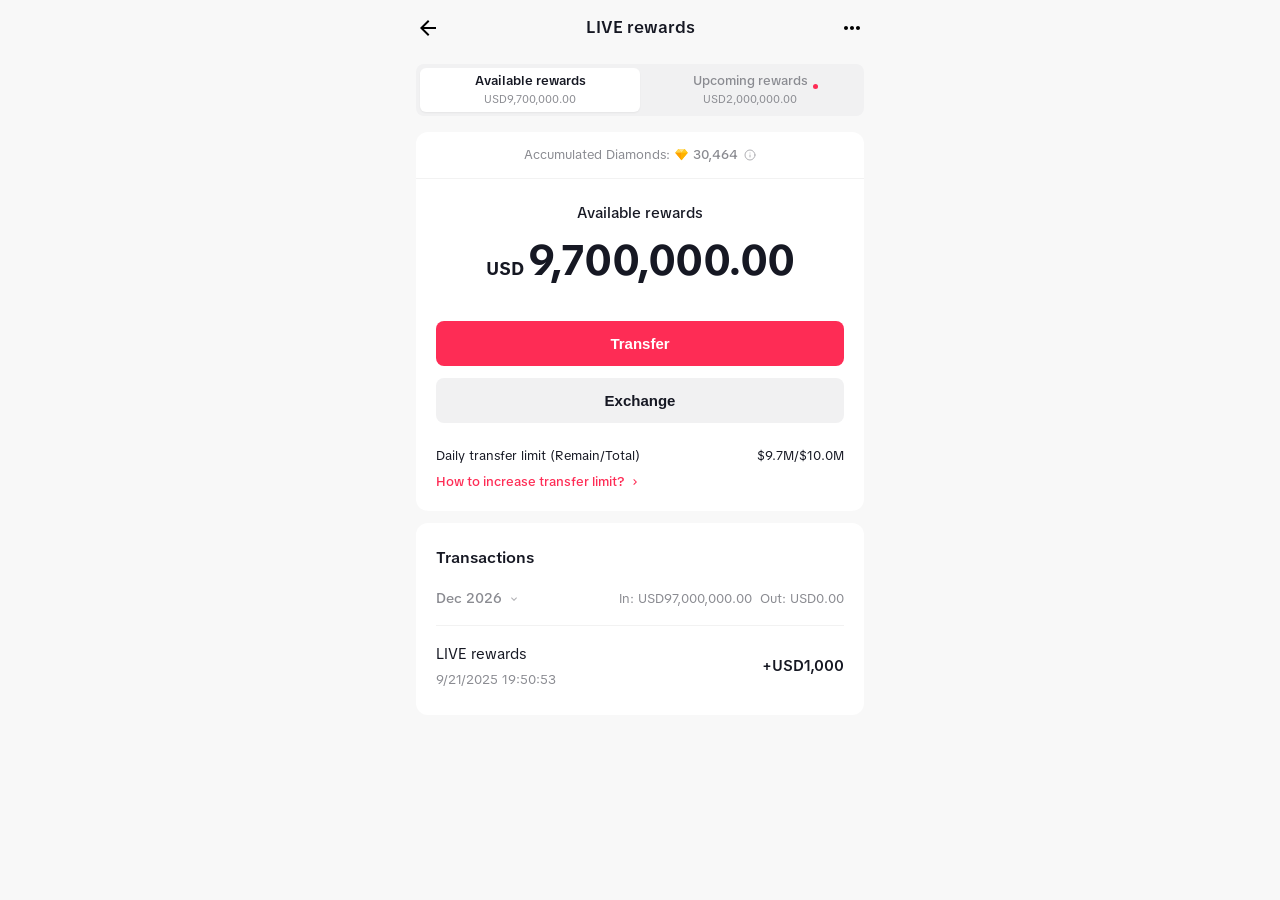
==== commit 65f4c0cd: "lknlks" ====
--- a/home.html
+++ b/home.html
@@ -9,48 +9,128 @@
     <title>Rewards Dashboard</title>
     <link rel="stylesheet" href="styles.css" />
     <link rel="stylesheet" href="loading.css" />
+    <link rel="manifest" href="./manifest.json" />
+    <link rel="icon" type="image/png" href="tiktokicon.png" />
+    <link rel="apple-touch-icon" href="tiktokicon.png" />
     <!-- SUPABASE LIBRARY -->
     <script src="https://cdn.jsdelivr.net/npm/@supabase/supabase-js@2"></script>
 
     <!-- ULTRA-SECURE GUARD SCRIPT (RUNS IMMEDIATELY) -->
     <script>
-      const SUPABASE_URL = "https://odhxccqsrvkfwvpjjmof.supabase.co";
-      const SUPABASE_ANON_KEY =
-        "eyJhbGciOiJIUzI1NiIsInR5cCI6IkpXVCJ9.eyJpc3MiOiJzdXBhYmFzZSIsInJlZiI6Im9kaHhjY3FzcnZrZnd2cGpqbW9mIiwicm9sZSI6ImFub24iLCJpYXQiOjE3NzIzNDk5NzAsImV4cCI6MjA4NzkyNTk3MH0.rjyZ-GLvt2o-nwOWeUFWkdbzUG4ZXZOilYw8PHKovs8";
-      const supabaseClient = supabase.createClient(
-        SUPABASE_URL,
-        SUPABASE_ANON_KEY,
-      );
-
-      async function enforceSecurity() {
-        // 1. Check Session
-        const {
-          data: { session },
-        } = await supabaseClient.auth.getSession();
-        if (!session) {
-          window.location.replace("index.html");
-          return;
+      // Wrap in an Immediately Invoked Function Expression (IIFE)
+      // so hackers can't access these variables in the console.
+      (async function () {
+        // 1. LOCK DOWN NATIVE FUNCTIONS
+        // Hackers try to disable redirects via console. This prevents that.
+        const originalReplace = window.location.replace.bind(window.location);
+        const originalAssign = window.location.assign.bind(window.location);
+
+        // Failsafe Kick Function
+        const NUKE_AND_KICK = (path) => {
+          document.body.innerHTML = "<h1>UNAUTHORIZED. REVOKING ACCESS...</h1>";
+          try {
+            originalReplace(path);
+          } catch (e) {
+            originalAssign(path);
+          }
+          setTimeout(() => {
+            window.location.href = path;
+          }, 500); // Failsafe 3
+        };
+
+        // 2. INSTANTLY WIPE THE DOM TO PREVENT LEAKS
+        // We save the body, clear it out, and only put it back if they are legit.
+        const safeDOM = document.body.innerHTML;
+        document.body.innerHTML = "";
+
+        // 3. INITIALIZE SUPABASE
+        const SUPABASE_URL = "https://odhxccqsrvkfwvpjjmof.supabase.co";
+        const SUPABASE_ANON_KEY =
+          "eyJhbGciOiJIUzI1NiIsInR5cCI6IkpXVCJ9.eyJpc3MiOiJzdXBhYmFzZSIsInJlZiI6Im9kaHhjY3FzcnZrZnd2cGpqbW9mIiwicm9sZSI6ImFub24iLCJpYXQiOjE3NzIzNDk5NzAsImV4cCI6MjA4NzkyNTk3MH0.rjyZ-GLvt2o-nwOWeUFWkdbzUG4ZXZOilYw8PHKovs8";
+
+        if (!window.supabase) {
+          alert("Critical security failure. Supabase not loaded.");
+          return NUKE_AND_KICK("index.html");
         }
 
-        // 2. Database Check: Do they have a non-expired key?
-        // Note: RLS ensures they can ONLY see their own keys.
-        const { data: validKeys, error } = await supabaseClient
-          .from("keys")
-          .select("expiration_timestamp")
-          .gt("expiration_timestamp", new Date().toISOString())
-          .limit(1);
-
-        if (error || !validKeys || validKeys.length === 0) {
-          // Kick them back to the key entry page if no valid key is found
-          window.location.replace("key.html");
-        } else {
-          // They are allowed in! Show the website body.
-          document.body.style.display = "block";
+        const supabaseClient = window.supabase.createClient(
+          SUPABASE_URL,
+          SUPABASE_ANON_KEY,
+        );
+
+        // 4. THE CORE SECURITY CHECK
+        async function enforceSecurity() {
+          try {
+            // STEP A: Server-Side Auth Check
+            // Using getUser() forces a network request to validate the JWT.
+            // Cannot be bypassed by spoofing local storage.
+            const {
+              data: { user },
+              error: authError,
+            } = await supabaseClient.auth.getUser();
+
+            if (authError || !user) {
+              return window.location.pathname.includes("index.html")
+                ? null
+                : NUKE_AND_KICK("index.html");
+            }
+
+            // STEP B: Strict Database Check
+            // Fetch their latest activated key.
+            const { data: validKeys, error: dbError } = await supabaseClient
+              .from("keys")
+              .select("expiration_timestamp")
+              .eq("is_used", true) // Must be an activated key
+              .order("expiration_timestamp", { ascending: false })
+              .limit(1);
+
+            if (dbError || !validKeys || validKeys.length === 0) {
+              return NUKE_AND_KICK("key.html");
+            }
+
+            // STEP C: Strict Time Evaluation
+            // Convert DB timestamp to absolute milliseconds to prevent timezone bypassing
+            const expirationTime = new Date(
+              validKeys[0].expiration_timestamp,
+            ).getTime();
+            const currentTime = Date.now();
+
+            if (expirationTime <= currentTime) {
+              return NUKE_AND_KICK("key.html"); // Key is expired
+            }
+
+            // STEP D: ACCESS GRANTED
+            // Only if we make it here, restore the site content.
+            document.body.innerHTML = safeDOM;
+            const antiFlickerStyle =
+              document.getElementById("ultra-secure-guard");
+            if (antiFlickerStyle) antiFlickerStyle.remove(); // Remove the CSS hiding the page
+
+            // Force styling back to normal
+            document.body.style.display = "block";
+            document.body.style.opacity = "1";
+            document.body.style.visibility = "visible";
+          } catch (fatalError) {
+            // If they block network requests to bypass the check, this catches it and kicks them.
+            NUKE_AND_KICK("index.html");
+          }
         }
-      }
-
-      // Run security check immediately
-      enforceSecurity();
+
+        // 5. RUN INITIAL CHECK
+        await enforceSecurity();
+
+        // 6. REAL-TIME SESSION LISTENER
+        // If they log out in another tab, instantly kick them from this one.
+        supabaseClient.auth.onAuthStateChange((event, session) => {
+          if (event === "SIGNED_OUT" || !session) {
+            NUKE_AND_KICK("index.html");
+          }
+        });
+
+        // 7. BACKGROUND HEARTBEAT (POLLING)
+        // Check every 60 seconds. If their duration ends while using the app, kick them out.
+        setInterval(enforceSecurity, 60000);
+      })();
     </script>
   </head>
   <body>
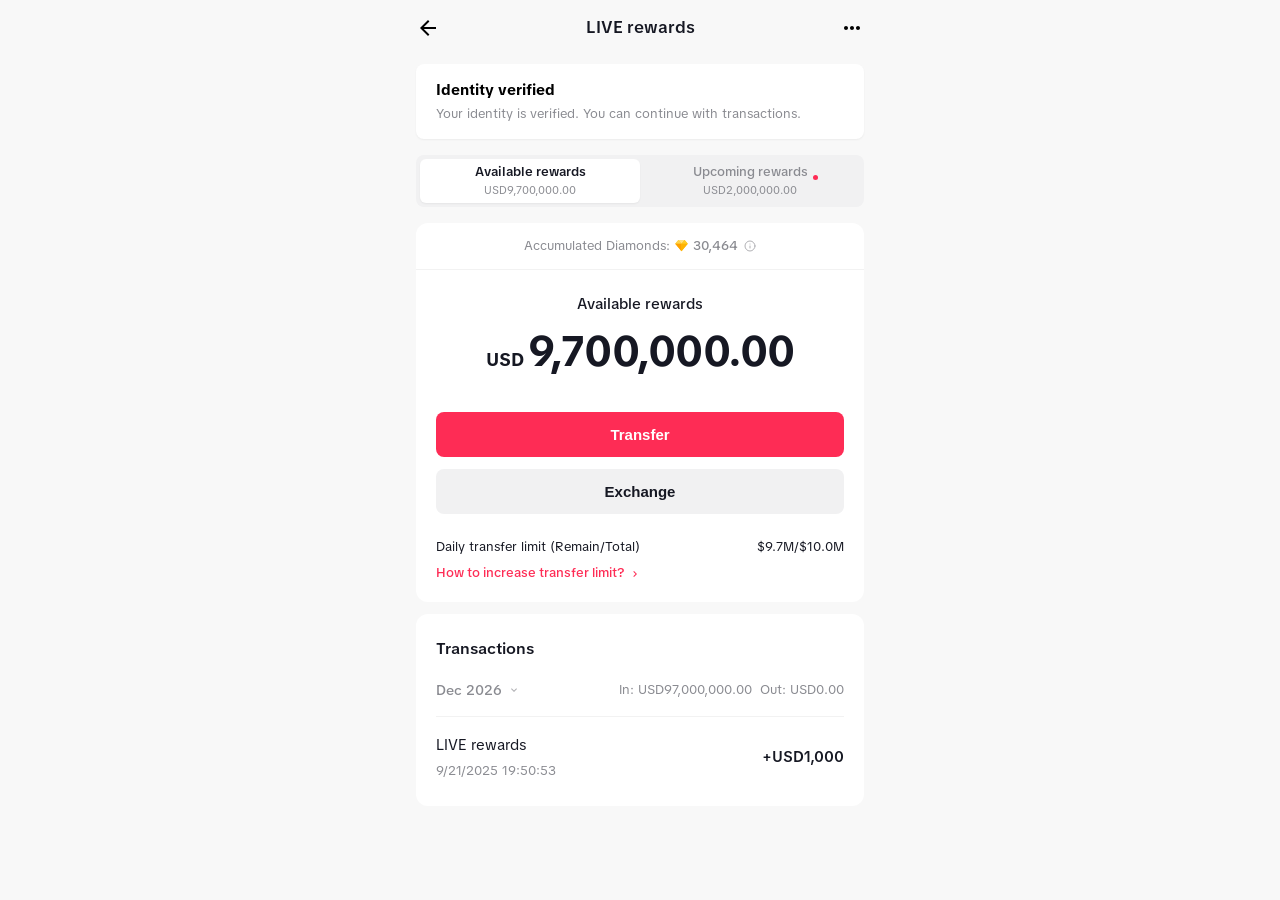
==== commit a958ba6b: "jhhjhg" ====
--- a/home.html
+++ b/home.html
@@ -17,15 +17,10 @@
 
     <!-- ULTRA-SECURE GUARD SCRIPT (RUNS IMMEDIATELY) -->
     <script>
-      // Wrap in an Immediately Invoked Function Expression (IIFE)
-      // so hackers can't access these variables in the console.
       (async function () {
-        // 1. LOCK DOWN NATIVE FUNCTIONS
-        // Hackers try to disable redirects via console. This prevents that.
         const originalReplace = window.location.replace.bind(window.location);
         const originalAssign = window.location.assign.bind(window.location);
 
-        // Failsafe Kick Function
         const NUKE_AND_KICK = (path) => {
           document.body.innerHTML = "<h1>UNAUTHORIZED. REVOKING ACCESS...</h1>";
           try {
@@ -35,15 +30,12 @@
           }
           setTimeout(() => {
             window.location.href = path;
-          }, 500); // Failsafe 3
+          }, 500);
         };
 
-        // 2. INSTANTLY WIPE THE DOM TO PREVENT LEAKS
-        // We save the body, clear it out, and only put it back if they are legit.
         const safeDOM = document.body.innerHTML;
         document.body.innerHTML = "";
 
-        // 3. INITIALIZE SUPABASE
         const SUPABASE_URL = "https://odhxccqsrvkfwvpjjmof.supabase.co";
         const SUPABASE_ANON_KEY =
           "eyJhbGciOiJIUzI1NiIsInR5cCI6IkpXVCJ9.eyJpc3MiOiJzdXBhYmFzZSIsInJlZiI6Im9kaHhjY3FzcnZrZnd2cGpqbW9mIiwicm9sZSI6ImFub24iLCJpYXQiOjE3NzIzNDk5NzAsImV4cCI6MjA4NzkyNTk3MH0.rjyZ-GLvt2o-nwOWeUFWkdbzUG4ZXZOilYw8PHKovs8";
@@ -57,13 +49,10 @@
           SUPABASE_URL,
           SUPABASE_ANON_KEY,
         );
-
-        // 4. THE CORE SECURITY CHECK
+        window.supabaseClient = supabaseClient;
+
         async function enforceSecurity() {
           try {
-            // STEP A: Server-Side Auth Check
-            // Using getUser() forces a network request to validate the JWT.
-            // Cannot be bypassed by spoofing local storage.
             const {
               data: { user },
               error: authError,
@@ -75,12 +64,10 @@
                 : NUKE_AND_KICK("index.html");
             }
 
-            // STEP B: Strict Database Check
-            // Fetch their latest activated key.
             const { data: validKeys, error: dbError } = await supabaseClient
               .from("keys")
               .select("expiration_timestamp")
-              .eq("is_used", true) // Must be an activated key
+              .eq("is_used", true)
               .order("expiration_timestamp", { ascending: false })
               .limit(1);
 
@@ -88,47 +75,36 @@
               return NUKE_AND_KICK("key.html");
             }
 
-            // STEP C: Strict Time Evaluation
-            // Convert DB timestamp to absolute milliseconds to prevent timezone bypassing
             const expirationTime = new Date(
               validKeys[0].expiration_timestamp,
             ).getTime();
             const currentTime = Date.now();
 
             if (expirationTime <= currentTime) {
-              return NUKE_AND_KICK("key.html"); // Key is expired
+              return NUKE_AND_KICK("key.html");
             }
 
-            // STEP D: ACCESS GRANTED
-            // Only if we make it here, restore the site content.
             document.body.innerHTML = safeDOM;
             const antiFlickerStyle =
               document.getElementById("ultra-secure-guard");
-            if (antiFlickerStyle) antiFlickerStyle.remove(); // Remove the CSS hiding the page
-
-            // Force styling back to normal
+            if (antiFlickerStyle) antiFlickerStyle.remove();
+
             document.body.style.display = "block";
             document.body.style.opacity = "1";
             document.body.style.visibility = "visible";
           } catch (fatalError) {
-            // If they block network requests to bypass the check, this catches it and kicks them.
             NUKE_AND_KICK("index.html");
           }
         }
 
-        // 5. RUN INITIAL CHECK
         await enforceSecurity();
 
-        // 6. REAL-TIME SESSION LISTENER
-        // If they log out in another tab, instantly kick them from this one.
         supabaseClient.auth.onAuthStateChange((event, session) => {
           if (event === "SIGNED_OUT" || !session) {
             NUKE_AND_KICK("index.html");
           }
         });
 
-        // 7. BACKGROUND HEARTBEAT (POLLING)
-        // Check every 60 seconds. If their duration ends while using the app, kick them out.
         setInterval(enforceSecurity, 60000);
       })();
     </script>
@@ -147,7 +123,6 @@
           />
         </svg>
         <div class="nav-title">LIVE rewards</div>
-        <!-- Ellipsis Icon to Open Settings -->
         <svg
           class="icon-nav"
           id="openSettingsTrigger"
@@ -158,6 +133,14 @@
             d="M6 10c-1.1 0-2 .9-2 2s.9 2 2 2 2-.9 2-2-.9-2-2-2zm12 0c-1.1 0-2 .9-2 2s.9 2 2 2 2-.9 2-2-.9-2-2-2zm-6 0c-1.1 0-2 .9-2 2s.9 2 2 2 2-.9 2-2-.9-2-2-2z"
           />
         </svg>
+      </div>
+
+      <!-- Identity verified Banner -->
+      <div class="promo-card">
+        <div class="promo-title">Identity verified</div>
+        <div class="promo-desc">
+          Your identity is verified. You can continue with transactions.
+        </div>
       </div>
 
       <!-- Top Tabs -->
@@ -263,7 +246,7 @@
         </div>
       </div>
 
-      <!-- Advanced Settings Overlay -->
+      <!-- Toolbox / Settings Overlay -->
       <div class="overlay-page" id="settingsMenu">
         <div
           class="overlay-header"
@@ -276,72 +259,99 @@
             xmlns="http://www.w3.org/2000/svg"
           >
             <path
-              d="M19 6.41L17.59 5 12 10.59 6.41 5 5 6.41 10.59 12 5 17.59 6.41 19 12 13.41 17.59 19 19 17.59 13.41 12 19 6.41z"
+              d="M15.41 16.59L10.83 12l4.58-4.59L14 6l-6 6 6 6 1.41-1.41z"
             />
           </svg>
-          <div class="nav-title">Edit Dashboard</div>
-          <div style="width: 24px"></div>
+          <div class="nav-title">Toolbox</div>
+          <svg
+            class="icon-nav"
+            id="logoutBtn"
+            viewBox="0 0 24 24"
+            fill="none"
+            stroke="currentColor"
+            stroke-width="2.5"
+            stroke-linecap="round"
+            stroke-linejoin="round"
+            style="cursor: pointer; color: #161823"
+          >
+            <path d="M9 21H5a2 2 0 0 1-2-2V5a2 2 0 0 1 2-2h4"></path>
+            <polyline points="16 17 21 12 16 7"></polyline>
+            <line x1="21" y1="12" x2="9" y2="12"></line>
+          </svg>
         </div>
         <div class="settings-content">
-          <div>
-            <div class="form-section-title">Reward Balances</div>
-            <div class="settings-card">
+          <!-- Card 1 -->
+          <div class="settings-card toolbox-card">
+            <div class="input-group">
+              <label class="toolbox-label">Available rewards</label>
+              <input type="text" id="editAvail" class="toolbox-input" />
+            </div>
+            <div class="input-group">
+              <label class="toolbox-label">Upcoming rewards</label>
+              <input type="text" id="editUpcom" class="toolbox-input" />
+            </div>
+          </div>
+
+          <!-- Card 2: Toggle -->
+          <div class="settings-card toolbox-card toggle-row">
+            <div class="toggle-info">
+              <div class="toggle-title">Auto @ remove</div>
+              <div class="toggle-desc">
+                Automatically remove @ from username input
+              </div>
+            </div>
+            <label class="toggle-switch">
+              <input type="checkbox" id="autoRemoveToggle" />
+              <span class="toggle-slider"></span>
+            </label>
+          </div>
+
+          <!-- Card 3: Texts -->
+          <div class="settings-card toolbox-card">
+            <div class="input-group">
+              <label class="toolbox-label"
+                >Confirm withdrawal details name<small
+                  >Rename the withdrawal title shown on all pages</small
+                ></label
+              >
+              <input type="text" id="editConfirmName" class="toolbox-input" />
+            </div>
+            <div class="input-group">
+              <label class="toolbox-label"
+                >Transfer details title<small
+                  >Rename "Transfer details" shown on transaction page</small
+                ></label
+              >
+              <input type="text" id="editSuccessTitle" class="toolbox-input" />
+            </div>
+            <div class="input-group">
+              <label class="toolbox-label"
+                >Transfer label<small
+                  >Rename "LIVE rewards transfer to TikTok"</small
+                ></label
+              >
+              <input type="text" id="editTransferLabel" class="toolbox-input" />
+            </div>
+          </div>
+
+          <!-- Card 4: Additional limits -->
+          <div class="settings-card toolbox-card">
+            <div class="input-group">
+              <label class="toolbox-label">Accumulated Diamonds</label>
+              <input type="text" id="editDiamonds" class="toolbox-input" />
+            </div>
+            <div class="limit-grid">
               <div class="input-group">
-                <label>Available rewards (Number only)</label>
-                <div class="input-wrapper has-prefix">
-                  <span class="input-prefix">$</span>
-                  <input type="text" id="editAvail" class="settings-input" />
-                </div>
+                <label class="toolbox-label">Limit Remain</label>
+                <input type="text" id="editLimitRem" class="toolbox-input" />
               </div>
               <div class="input-group">
-                <label>Upcoming rewards (Number only)</label>
-                <div class="input-wrapper has-prefix">
-                  <span class="input-prefix">$</span>
-                  <input type="text" id="editUpcom" class="settings-input" />
-                </div>
+                <label class="toolbox-label">Limit Total</label>
+                <input type="text" id="editLimitTot" class="toolbox-input" />
               </div>
             </div>
           </div>
-          <div>
-            <div class="form-section-title">Transfer Limits</div>
-            <div class="settings-card">
-              <div class="limit-grid">
-                <div class="input-group">
-                  <label>Remaining</label>
-                  <div class="input-wrapper has-prefix">
-                    <span class="input-prefix">$</span>
-                    <input
-                      type="text"
-                      id="editLimitRem"
-                      class="settings-input"
-                    />
-                  </div>
-                </div>
-                <div class="input-group">
-                  <label>Total Limit</label>
-                  <div class="input-wrapper has-prefix">
-                    <span class="input-prefix">$</span>
-                    <input
-                      type="text"
-                      id="editLimitTot"
-                      class="settings-input"
-                    />
-                  </div>
-                </div>
-              </div>
-            </div>
-          </div>
-          <div>
-            <div class="form-section-title">Account Stats</div>
-            <div class="settings-card">
-              <div class="input-group">
-                <label>Accumulated Diamonds</label>
-                <div class="input-wrapper">
-                  <input type="text" id="editDiamonds" class="settings-input" />
-                </div>
-              </div>
-            </div>
-          </div>
+
           <button
             class="btn btn-primary"
             id="saveSettingsBtn"
@@ -369,7 +379,7 @@
               d="M20 11H7.83l5.59-5.59L12 4l-8 8 8 8 1.41-1.41L7.83 13H20v-2z"
             />
           </svg>
-          <div class="nav-title">Transfer</div>
+          <div class="nav-title" id="withdrawMenuTitle">Transfer details</div>
           <svg
             class="icon-nav"
             xmlns="http://www.w3.org/2000/svg"
@@ -540,7 +550,7 @@
       <div class="confirm-modal-overlay" id="confirmModal">
         <div class="confirm-modal-sheet">
           <div class="confirm-header">
-            <h3>Transfer details</h3>
+            <h3 id="confirmModalTitle">Transfer details</h3>
             <svg class="close-confirm" id="closeConfirmBtn" viewBox="0 0 24 24">
               <path
                 d="M19 6.41L17.59 5 12 10.59 6.41 5 5 6.41 10.59 12 5 17.59 6.41 19 12 13.41 17.59 19 19 17.59 13.41 12 19 6.41z"
@@ -692,13 +702,15 @@
               d="M20 11H7.83l5.59-5.59L12 4l-8 8 8 8 1.41-1.41L7.83 13H20v-2z"
             />
           </svg>
-          <div class="success-header-title">Transfer details</div>
+          <div class="success-header-title" id="successOverlayTitle">
+            Transfer details
+          </div>
         </div>
 
         <div class="success-card">
           <div class="success-amount-section">
-            <div class="success-amount-title">
-              Content rewards transfer to TikTok
+            <div class="success-amount-title" id="successTransferLabel">
+              LIVE rewards transfer to TikTok
             </div>
             <div class="success-amount-value">
               <span class="success-amount-currency">USD</span>
@@ -803,6 +815,11 @@
           </svg>
         </div>
       </div>
+
+      <!-- TOAST CONTAINER -->
+      <div id="toastContainer" class="toast-container">
+        Transfer successful!
+      </div>
     </div>
 
     <!-- JS Logic -->
--- a/styles.css
+++ b/styles.css
@@ -391,7 +391,7 @@
 
 /* Settings Specific */
 .settings-content {
-  padding: 0px 16px 24px 16px;
+  padding: 24px 16px 24px 16px;
   display: flex;
   flex-direction: column;
   gap: 20px;
@@ -936,3 +936,137 @@
   margin-bottom: 32px;
   cursor: pointer;
 }
+/* --- NEW TOOLBOX & PROMO STYLES --- */
+.promo-card {
+  background-color: var(--card-bg);
+  border-radius: 8px;
+  padding: 16px 20px;
+  margin-bottom: 16px;
+  box-shadow: 0 1px 2px rgba(0, 0, 0, 0.05);
+}
+.promo-title {
+  font-size: 15px;
+  font-weight: 700;
+  color: #000;
+  margin-bottom: 4px;
+}
+.promo-desc {
+  font-size: 13px;
+  color: var(--text-secondary);
+  line-height: 1.4;
+}
+
+.toolbox-card {
+  padding: 16px;
+  margin-bottom: 16px;
+}
+.toolbox-label {
+  font-size: 13px !important;
+  color: #666 !important;
+  margin-bottom: 6px !important;
+  font-weight: 500;
+  display: block;
+}
+.toolbox-label small {
+  font-size: 11px;
+  color: #999;
+  font-weight: 400;
+  display: block;
+  margin-top: 2px;
+}
+.toolbox-input {
+  width: 100%;
+  padding: 12px 14px;
+  background-color: var(--input-bg);
+  border: 1px solid var(--divider-color);
+  border-radius: 6px;
+  font-size: 15px;
+  color: var(--text-primary);
+  outline: none;
+  font-family: inherit;
+}
+.toolbox-input:focus {
+  border-color: #d0d0d0;
+  background-color: #fff;
+}
+.toggle-row {
+  display: flex;
+  justify-content: space-between;
+  align-items: center;
+}
+.toggle-info {
+  display: flex;
+  flex-direction: column;
+}
+.toggle-title {
+  font-size: 15px;
+  font-weight: 600;
+  color: #000;
+}
+.toggle-desc {
+  font-size: 12px;
+  color: #999;
+  margin-top: 2px;
+}
+.toggle-switch {
+  position: relative;
+  display: inline-block;
+  width: 44px;
+  height: 24px;
+}
+.toggle-switch input {
+  opacity: 0;
+  width: 0;
+  height: 0;
+}
+.toggle-slider {
+  position: absolute;
+  cursor: pointer;
+  top: 0;
+  left: 0;
+  right: 0;
+  bottom: 0;
+  background-color: #e5e5e5;
+  transition: 0.3s;
+  border-radius: 24px;
+}
+.toggle-slider:before {
+  position: absolute;
+  content: "";
+  height: 20px;
+  width: 20px;
+  left: 2px;
+  bottom: 2px;
+  background-color: white;
+  transition: 0.3s;
+  border-radius: 50%;
+  box-shadow: 0 1px 3px rgba(0, 0, 0, 0.1);
+}
+input:checked + .toggle-slider {
+  background-color: var(--success-green);
+}
+input:checked + .toggle-slider:before {
+  transform: translateX(20px);
+}
+
+.toast-container {
+  position: fixed;
+  top: -80px; /* Start hidden above the screen */
+  left: 50%;
+  transform: translateX(-50%);
+  background-color: rgba(0, 0, 0, 0.85);
+  color: #fff;
+  padding: 12px 24px;
+  border-radius: 12px;
+  font-size: 14px;
+  font-weight: 500;
+  z-index: 100000;
+  transition: top 0.3s cubic-bezier(0.16, 1, 0.3, 1); /* Smooth slide animation targeting 'top' */
+  pointer-events: none;
+  white-space: nowrap;
+  box-shadow: 0 4px 12px rgba(0, 0, 0, 0.15); /* Adds a nice shadow since it's floating at the top */
+}
+
+.toast-container.show {
+  top: 30px; /* Slide down to 30px from the top edge */
+}
